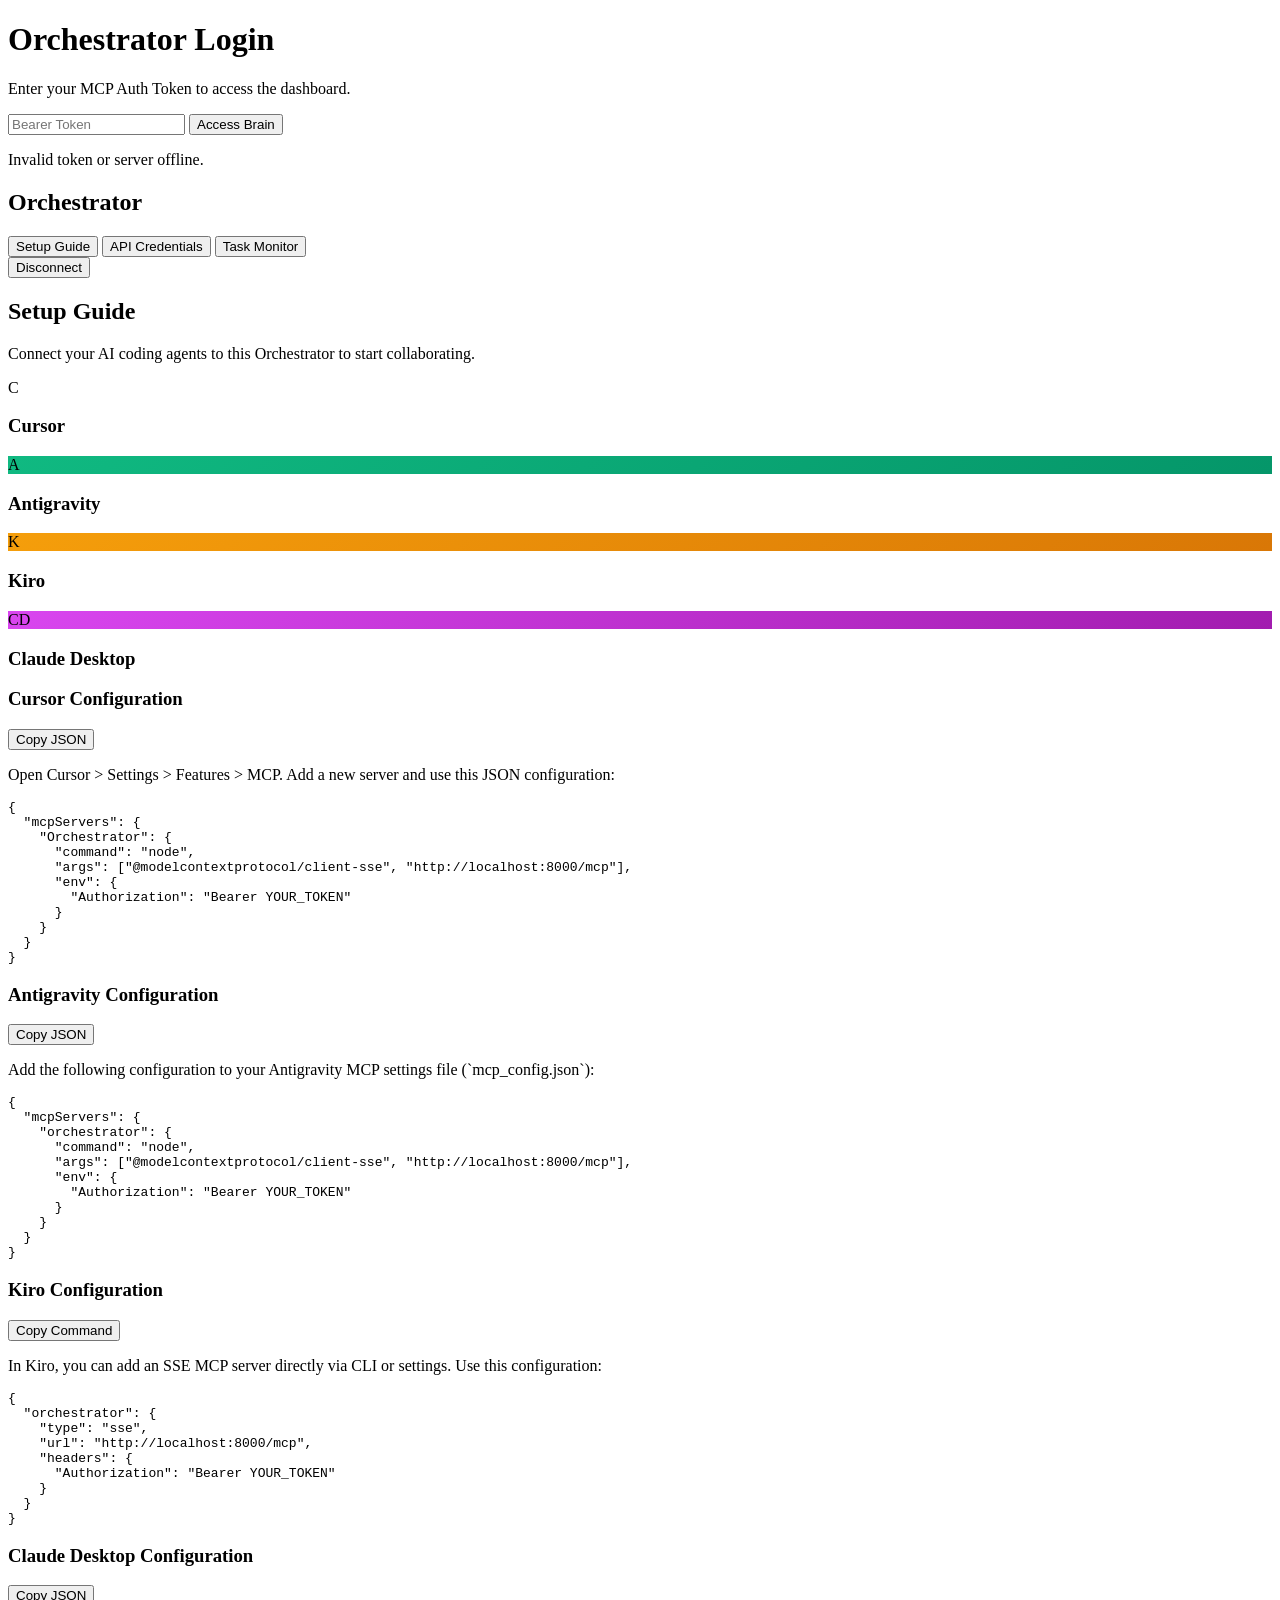
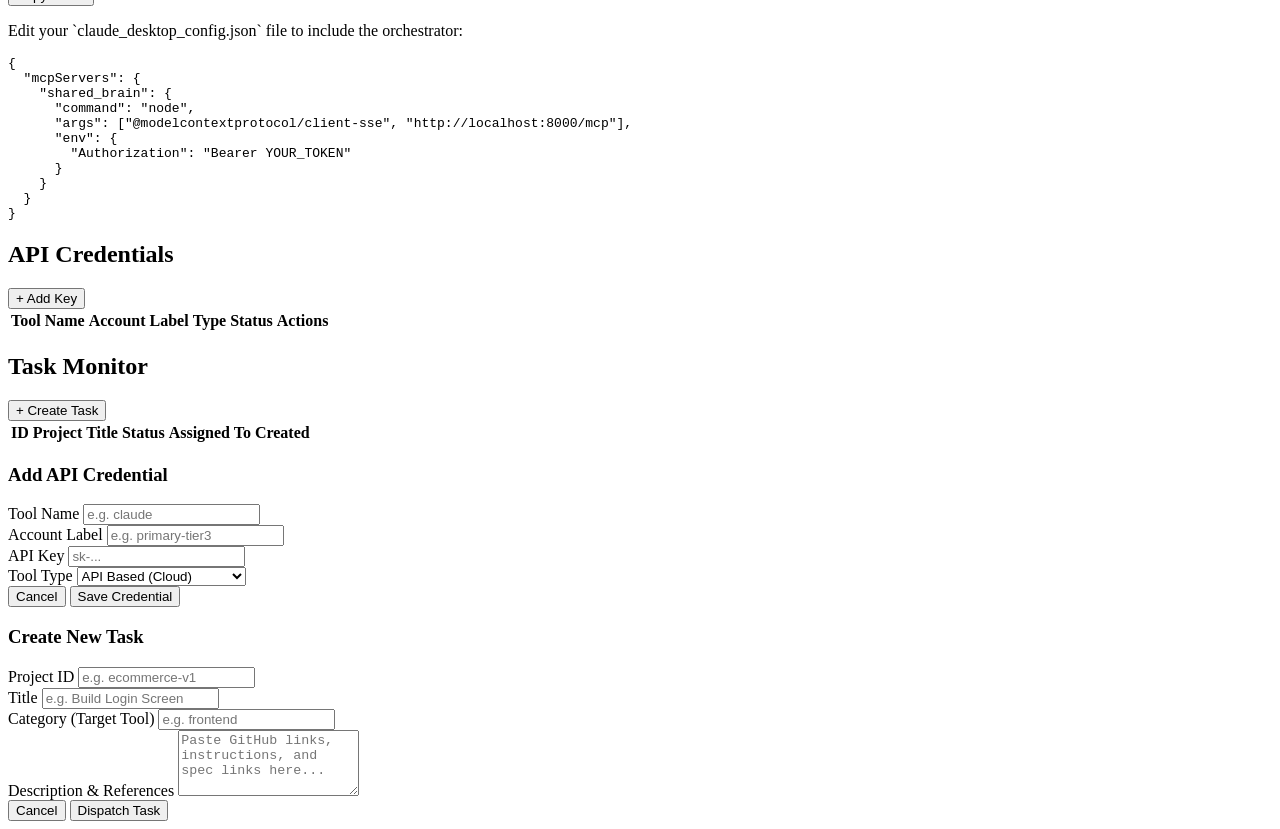
==== static/index.html @ 72baf6c5 "Orchestrator MCP server with live dashboard, ready for deployment" ====
<!DOCTYPE html>
<html lang="en">
<head>
    <meta charset="UTF-8">
    <meta name="viewport" content="width=device-width, initial-scale=1.0">
    <title>Multi-Agent Orchestrator</title>
    <link href="https://fonts.googleapis.com/css2?family=Inter:wght@300;400;500;600;700&display=swap" rel="stylesheet">
    <link rel="stylesheet" href="/styles.css">
</head>
<body>
    <div id="login-screen" class="glass-panel">
        <div class="glow-orb"></div>
        <h1>Orchestrator Login</h1>
        <p>Enter your MCP Auth Token to access the dashboard.</p>
        <div class="input-group">
            <input type="password" id="auth-token" placeholder="Bearer Token" />
            <button id="login-btn">Access Brain</button>
        </div>
        <p id="login-error" class="error-msg hidden">Invalid token or server offline.</p>
    </div>

    <div id="dashboard" class="hidden">
        <aside class="sidebar glass-panel">
            <div class="brand">
                <div class="logo"></div>
                <h2>Orchestrator</h2>
            </div>
            <nav>
                <button class="nav-btn active" data-tab="setup">Setup Guide</button>
                <button class="nav-btn" data-tab="credentials">API Credentials</button>
                <button class="nav-btn" data-tab="tasks">Task Monitor</button>
            </nav>
            <div class="user-info">
                <button id="logout-btn" class="secondary-btn">Disconnect</button>
            </div>
        </aside>

        <main class="content">
            <!-- Setup Guide Tab -->
            <section id="setup-tab" class="tab-content active glass-panel">
                <h2>Setup Guide</h2>
                <p>Connect your AI coding agents to this Orchestrator to start collaborating.</p>
                
                <div class="tool-grid">
                    <div class="tool-card active" data-target="setup-cursor">
                        <div class="tool-icon">C</div>
                        <h3>Cursor</h3>
                    </div>
                    <div class="tool-card" data-target="setup-antigravity">
                        <div class="tool-icon" style="background: linear-gradient(135deg, #10b981, #059669);">A</div>
                        <h3>Antigravity</h3>
                    </div>
                    <div class="tool-card" data-target="setup-kiro">
                        <div class="tool-icon" style="background: linear-gradient(135deg, #f59e0b, #d97706);">K</div>
                        <h3>Kiro</h3>
                    </div>
                    <div class="tool-card" data-target="setup-claude">
                        <div class="tool-icon" style="background: linear-gradient(135deg, #d946ef, #a21caf);">CD</div>
                        <h3>Claude Desktop</h3>
                    </div>
                </div>

                <div class="setup-panels">
                    <!-- Cursor Setup -->
                    <div id="setup-cursor" class="setup-panel active card">
                        <div class="setup-header">
                            <h3>Cursor Configuration</h3>
                            <button class="secondary-btn copy-btn" data-copy="cursor-code">Copy JSON</button>
                        </div>
                        <p>Open Cursor > Settings > Features > MCP. Add a new server and use this JSON configuration:</p>
                        <pre><code id="cursor-code">{
  "mcpServers": {
    "Orchestrator": {
      "command": "node",
      "args": ["@modelcontextprotocol/client-sse", "http://localhost:8000/mcp"],
      "env": {
        "Authorization": "Bearer YOUR_TOKEN"
      }
    }
  }
}</code></pre>
                    </div>

                    <!-- Antigravity Setup -->
                    <div id="setup-antigravity" class="setup-panel card hidden">
                        <div class="setup-header">
                            <h3>Antigravity Configuration</h3>
                            <button class="secondary-btn copy-btn" data-copy="ag-code">Copy JSON</button>
                        </div>
                        <p>Add the following configuration to your Antigravity MCP settings file (`mcp_config.json`):</p>
                        <pre><code id="ag-code">{
  "mcpServers": {
    "orchestrator": {
      "command": "node",
      "args": ["@modelcontextprotocol/client-sse", "http://localhost:8000/mcp"],
      "env": {
        "Authorization": "Bearer YOUR_TOKEN"
      }
    }
  }
}</code></pre>
                    </div>

                    <!-- Kiro Setup -->
                    <div id="setup-kiro" class="setup-panel card hidden">
                        <div class="setup-header">
                            <h3>Kiro Configuration</h3>
                            <button class="secondary-btn copy-btn" data-copy="kiro-code">Copy Command</button>
                        </div>
                        <p>In Kiro, you can add an SSE MCP server directly via CLI or settings. Use this configuration:</p>
                        <pre><code id="kiro-code">{
  "orchestrator": {
    "type": "sse",
    "url": "http://localhost:8000/mcp",
    "headers": {
      "Authorization": "Bearer YOUR_TOKEN"
    }
  }
}</code></pre>
                    </div>

                    <!-- Claude Desktop Setup -->
                    <div id="setup-claude" class="setup-panel card hidden">
                        <div class="setup-header">
                            <h3>Claude Desktop Configuration</h3>
                            <button class="secondary-btn copy-btn" data-copy="claude-code">Copy JSON</button>
                        </div>
                        <p>Edit your `claude_desktop_config.json` file to include the orchestrator:</p>
                        <pre><code id="claude-code">{
  "mcpServers": {
    "shared_brain": {
      "command": "node",
      "args": ["@modelcontextprotocol/client-sse", "http://localhost:8000/mcp"],
      "env": {
        "Authorization": "Bearer YOUR_TOKEN"
      }
    }
  }
}</code></pre>
                    </div>
                </div>
            </section>

            <!-- API Credentials Tab -->
            <section id="credentials-tab" class="tab-content glass-panel">
                <div class="header-action">
                    <h2>API Credentials</h2>
                    <button id="show-add-cred-modal" class="primary-btn">+ Add Key</button>
                </div>
                <div class="table-container">
                    <table id="cred-table">
                        <thead>
                            <tr>
                                <th>Tool Name</th>
                                <th>Account Label</th>
                                <th>Type</th>
                                <th>Status</th>
                                <th>Actions</th>
                            </tr>
                        </thead>
                        <tbody>
                            <!-- Populated via JS -->
                        </tbody>
                    </table>
                </div>
            </section>

            <!-- Tasks Tab -->
            <section id="tasks-tab" class="tab-content glass-panel">
                <div class="header-action">
                    <h2>Task Monitor</h2>
                    <button id="show-add-task-modal" class="primary-btn">+ Create Task</button>
                </div>
                <div class="table-container">
                    <table id="task-table">
                        <thead>
                            <tr>
                                <th>ID</th>
                                <th>Project</th>
                                <th>Title</th>
                                <th>Status</th>
                                <th>Assigned To</th>
                                <th>Created</th>
                            </tr>
                        </thead>
                        <tbody>
                            <!-- Populated via JS -->
                        </tbody>
                    </table>
                </div>
            </section>
        </main>
    </div>

    <!-- Modals -->
    <div id="add-cred-modal" class="modal hidden">
        <div class="modal-content glass-panel">
            <h3>Add API Credential</h3>
            <form id="add-cred-form">
                <div class="input-group">
                    <label>Tool Name</label>
                    <input type="text" id="cred-tool" placeholder="e.g. claude" required>
                </div>
                <div class="input-group">
                    <label>Account Label</label>
                    <input type="text" id="cred-label" placeholder="e.g. primary-tier3" required>
                </div>
                <div class="input-group">
                    <label>API Key</label>
                    <input type="password" id="cred-key" placeholder="sk-..." required>
                </div>
                <div class="input-group">
                    <label>Tool Type</label>
                    <select id="cred-type">
                        <option value="api_based">API Based (Cloud)</option>
                        <option value="ide_native">IDE Native (Local/Editor)</option>
                    </select>
                </div>
                <div class="modal-actions">
                    <button type="button" class="cancel-btn modal-close">Cancel</button>
                    <button type="submit" class="primary-btn">Save Credential</button>
                </div>
            </form>
        </div>
    </div>

    <div id="add-task-modal" class="modal hidden">
        <div class="modal-content glass-panel">
            <h3>Create New Task</h3>
            <form id="add-task-form">
                <div class="input-group">
                    <label>Project ID</label>
                    <input type="text" id="task-project" placeholder="e.g. ecommerce-v1" required>
                </div>
                <div class="input-group">
                    <label>Title</label>
                    <input type="text" id="task-title" placeholder="e.g. Build Login Screen" required>
                </div>
                <div class="input-group">
                    <label>Category (Target Tool)</label>
                    <input type="text" id="task-category" placeholder="e.g. frontend" required>
                </div>
                <div class="input-group">
                    <label>Description & References</label>
                    <textarea id="task-desc" placeholder="Paste GitHub links, instructions, and spec links here..." rows="4"></textarea>
                </div>
                <div class="modal-actions">
                    <button type="button" class="cancel-btn modal-close">Cancel</button>
                    <button type="submit" class="primary-btn">Dispatch Task</button>
                </div>
            </form>
        </div>
    </div>

    <script src="/app.js"></script>
</body>
</html>
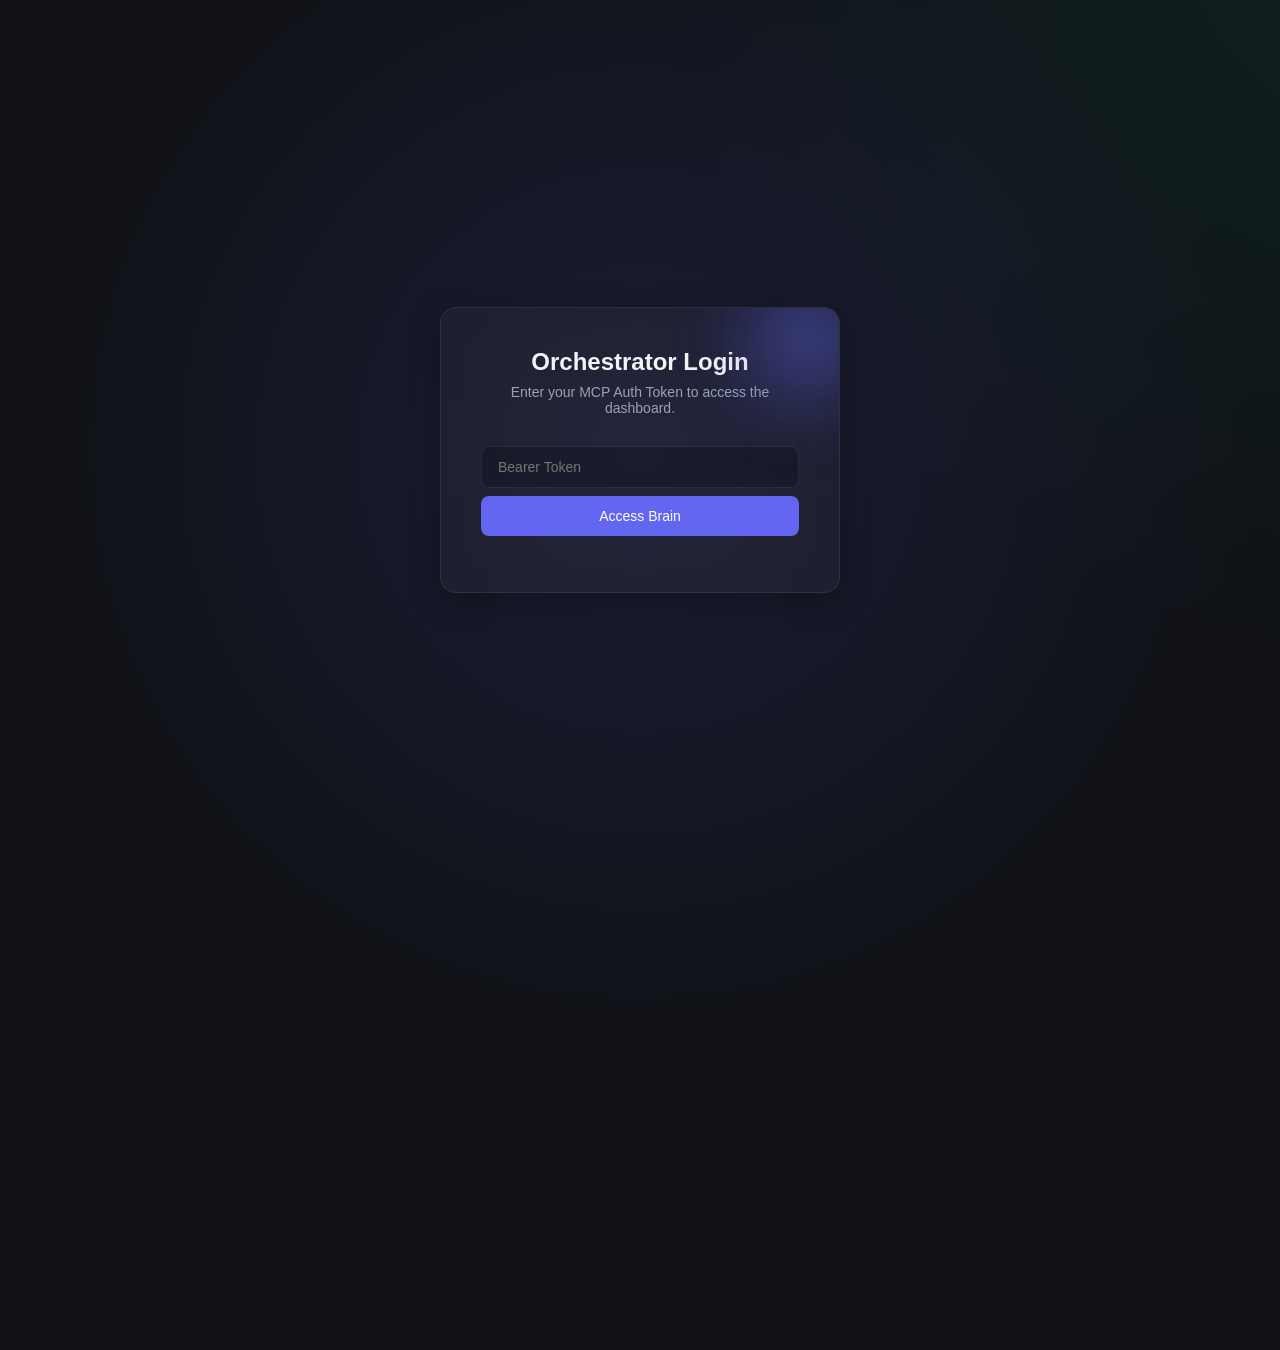
==== commit fd8ac691: "Fix MCP mount: use path=/mcp at root to avoid prefix-stripping 405 bug on Render" ====
--- a/static/index.html
+++ b/static/index.html
@@ -5,7 +5,7 @@
     <meta name="viewport" content="width=device-width, initial-scale=1.0">
     <title>Multi-Agent Orchestrator</title>
     <link href="https://fonts.googleapis.com/css2?family=Inter:wght@300;400;500;600;700&display=swap" rel="stylesheet">
-    <link rel="stylesheet" href="/styles.css">
+    <link rel="stylesheet" href="/static/styles.css">
 </head>
 <body>
     <div id="login-screen" class="glass-panel">
@@ -252,6 +252,6 @@
         </div>
     </div>
 
-    <script src="/app.js"></script>
+    <script src="/static/app.js"></script>
 </body>
 </html>
--- a/static/styles.css
+++ b/static/styles.css
@@ -0,0 +1,476 @@
+:root {
+    --bg-color: #0f1115;
+    --glass-bg: rgba(255, 255, 255, 0.03);
+    --glass-border: rgba(255, 255, 255, 0.08);
+    --text-primary: #f3f4f6;
+    --text-secondary: #9ca3af;
+    --accent: #6366f1;
+    --accent-hover: #4f46e5;
+    --danger: #ef4444;
+    --success: #10b981;
+}
+
+* {
+    box-sizing: border-box;
+    margin: 0;
+    padding: 0;
+}
+
+body {
+    font-family: 'Inter', sans-serif;
+    background-color: var(--bg-color);
+    color: var(--text-primary);
+    min-height: 100vh;
+    display: flex;
+    justify-content: center;
+    align-items: center;
+    overflow: hidden;
+    position: relative;
+}
+
+/* Background aesthetic */
+body::before {
+    content: '';
+    position: absolute;
+    top: -50%;
+    left: -50%;
+    width: 200%;
+    height: 200%;
+    background: radial-gradient(circle at 50% 50%, rgba(99, 102, 241, 0.15) 0%, transparent 40%),
+                radial-gradient(circle at 80% 20%, rgba(16, 185, 129, 0.1) 0%, transparent 30%);
+    z-index: -1;
+    animation: drift 20s linear infinite alternate;
+}
+
+@keyframes drift {
+    0% { transform: rotate(0deg); }
+    100% { transform: rotate(3deg); }
+}
+
+.glass-panel {
+    background: var(--glass-bg);
+    backdrop-filter: blur(12px);
+    -webkit-backdrop-filter: blur(12px);
+    border: 1px solid var(--glass-border);
+    border-radius: 16px;
+    box-shadow: 0 8px 32px 0 rgba(0, 0, 0, 0.3);
+}
+
+.hidden {
+    display: none !important;
+}
+
+/* Login Screen */
+#login-screen {
+    width: 400px;
+    padding: 40px;
+    text-align: center;
+    position: relative;
+    overflow: hidden;
+    animation: fadeUp 0.5s ease-out;
+}
+
+.glow-orb {
+    position: absolute;
+    top: -20px;
+    right: -20px;
+    width: 100px;
+    height: 100px;
+    background: var(--accent);
+    filter: blur(40px);
+    opacity: 0.5;
+}
+
+#login-screen h1 {
+    font-size: 24px;
+    margin-bottom: 8px;
+    font-weight: 600;
+}
+
+#login-screen p {
+    color: var(--text-secondary);
+    font-size: 14px;
+    margin-bottom: 30px;
+}
+
+/* Inputs & Buttons */
+.input-group {
+    display: flex;
+    flex-direction: column;
+    gap: 8px;
+    margin-bottom: 16px;
+    text-align: left;
+}
+
+.input-group label {
+    font-size: 13px;
+    color: var(--text-secondary);
+    font-weight: 500;
+}
+
+input, select, textarea {
+    background: rgba(0, 0, 0, 0.2);
+    border: 1px solid var(--glass-border);
+    color: var(--text-primary);
+    padding: 12px 16px;
+    border-radius: 8px;
+    font-family: inherit;
+    font-size: 14px;
+    outline: none;
+    transition: all 0.2s ease;
+}
+
+input:focus, select:focus, textarea:focus {
+    border-color: var(--accent);
+    box-shadow: 0 0 0 2px rgba(99, 102, 241, 0.2);
+}
+
+button {
+    cursor: pointer;
+    border: none;
+    padding: 12px 20px;
+    border-radius: 8px;
+    font-weight: 500;
+    font-family: inherit;
+    font-size: 14px;
+    transition: all 0.2s ease;
+}
+
+button:active {
+    transform: scale(0.98);
+}
+
+#login-btn, .primary-btn {
+    background: var(--accent);
+    color: white;
+}
+
+#login-btn:hover, .primary-btn:hover {
+    background: var(--accent-hover);
+    box-shadow: 0 4px 12px rgba(99, 102, 241, 0.3);
+}
+
+.secondary-btn {
+    background: transparent;
+    color: var(--text-secondary);
+    border: 1px solid var(--glass-border);
+}
+
+.secondary-btn:hover {
+    background: rgba(255, 255, 255, 0.05);
+    color: var(--text-primary);
+}
+
+.cancel-btn {
+    background: transparent;
+    color: var(--text-secondary);
+}
+.cancel-btn:hover {
+    color: var(--text-primary);
+}
+
+.error-msg {
+    color: var(--danger) !important;
+    margin-top: 16px !important;
+    margin-bottom: 0 !important;
+}
+
+/* Dashboard Layout */
+#dashboard {
+    display: flex;
+    width: 90vw;
+    max-width: 1200px;
+    height: 85vh;
+    gap: 20px;
+    animation: fadeUp 0.4s ease-out;
+}
+
+.sidebar {
+    width: 260px;
+    padding: 24px;
+    display: flex;
+    flex-direction: column;
+}
+
+.brand {
+    display: flex;
+    align-items: center;
+    gap: 12px;
+    margin-bottom: 40px;
+}
+
+.logo {
+    width: 24px;
+    height: 24px;
+    background: linear-gradient(135deg, var(--accent), #a855f7);
+    border-radius: 6px;
+}
+
+.brand h2 {
+    font-size: 18px;
+    font-weight: 600;
+    letter-spacing: 0.5px;
+}
+
+nav {
+    display: flex;
+    flex-direction: column;
+    gap: 8px;
+    flex: 1;
+}
+
+.nav-btn {
+    background: transparent;
+    color: var(--text-secondary);
+    text-align: left;
+    padding: 12px 16px;
+    border-radius: 8px;
+    border: 1px solid transparent;
+}
+
+.nav-btn:hover {
+    background: rgba(255, 255, 255, 0.03);
+    color: var(--text-primary);
+}
+
+.nav-btn.active {
+    background: rgba(99, 102, 241, 0.1);
+    color: var(--accent);
+    border-color: rgba(99, 102, 241, 0.2);
+}
+
+.content {
+    flex: 1;
+    position: relative;
+    overflow: hidden;
+}
+
+.tab-content {
+    position: absolute;
+    top: 0;
+    left: 0;
+    width: 100%;
+    height: 100%;
+    padding: 32px;
+    opacity: 0;
+    pointer-events: none;
+    transition: opacity 0.3s ease, transform 0.3s ease;
+    transform: translateY(10px);
+    overflow-y: auto;
+}
+
+.tab-content.active {
+    opacity: 1;
+    pointer-events: all;
+    transform: translateY(0);
+}
+
+.tab-content h2 {
+    margin-bottom: 8px;
+}
+.tab-content > p {
+    color: var(--text-secondary);
+    margin-bottom: 24px;
+}
+
+.header-action {
+    display: flex;
+    justify-content: space-between;
+    align-items: center;
+    margin-bottom: 24px;
+}
+
+.header-action h2 { margin: 0; }
+
+.card {
+    background: rgba(0, 0, 0, 0.2);
+    border: 1px solid var(--glass-border);
+    padding: 24px;
+    border-radius: 12px;
+}
+
+pre {
+    background: #000;
+    padding: 16px;
+    border-radius: 8px;
+    overflow-x: auto;
+    color: #a855f7;
+    margin-top: 12px;
+    font-size: 13px;
+    border: 1px solid var(--glass-border);
+}
+
+/* Tables */
+.table-container {
+    background: rgba(0, 0, 0, 0.2);
+    border-radius: 12px;
+    border: 1px solid var(--glass-border);
+    overflow: hidden;
+}
+
+table {
+    width: 100%;
+    border-collapse: collapse;
+    text-align: left;
+}
+
+th, td {
+    padding: 16px;
+    border-bottom: 1px solid var(--glass-border);
+}
+
+th {
+    font-weight: 500;
+    color: var(--text-secondary);
+    font-size: 12px;
+    text-transform: uppercase;
+    letter-spacing: 0.5px;
+    background: rgba(255, 255, 255, 0.02);
+}
+
+tr:last-child td {
+    border-bottom: none;
+}
+
+tr:hover td {
+    background: rgba(255, 255, 255, 0.01);
+}
+
+.status-badge {
+    padding: 4px 10px;
+    border-radius: 12px;
+    font-size: 12px;
+    font-weight: 500;
+}
+
+.status-available, .status-ready, .status-done {
+    background: rgba(16, 185, 129, 0.15);
+    color: var(--success);
+}
+
+.status-exhausted, .status-failed {
+    background: rgba(239, 68, 68, 0.15);
+    color: var(--danger);
+}
+
+.status-in_progress, .status-blocked, .status-waiting_quota {
+    background: rgba(99, 102, 241, 0.15);
+    color: var(--accent);
+}
+
+.delete-btn {
+    padding: 6px 12px;
+    background: rgba(239, 68, 68, 0.1);
+    color: var(--danger);
+    font-size: 12px;
+}
+.delete-btn:hover {
+    background: var(--danger);
+    color: white;
+}
+
+/* Modals */
+.modal {
+    position: fixed;
+    top: 0;
+    left: 0;
+    width: 100vw;
+    height: 100vh;
+    background: rgba(0, 0, 0, 0.6);
+    display: flex;
+    justify-content: center;
+    align-items: center;
+    z-index: 100;
+    backdrop-filter: blur(4px);
+    animation: fadeIn 0.2s ease-out;
+}
+
+.modal-content {
+    width: 480px;
+    padding: 32px;
+}
+
+.modal-content h3 {
+    margin-bottom: 24px;
+}
+
+.modal-actions {
+    display: flex;
+    justify-content: flex-end;
+    gap: 12px;
+    margin-top: 32px;
+}
+
+@keyframes fadeUp {
+    from { opacity: 0; transform: translateY(20px); }
+    to { opacity: 1; transform: translateY(0); }
+}
+
+@keyframes fadeIn {
+    from { opacity: 0; }
+    to { opacity: 1; }
+}
+
+/* Tool Grid (Setup Guide) */
+.tool-grid {
+    display: grid;
+    grid-template-columns: repeat(auto-fit, minmax(180px, 1fr));
+    gap: 16px;
+    margin-bottom: 32px;
+}
+
+.tool-card {
+    background: rgba(0, 0, 0, 0.2);
+    border: 1px solid var(--glass-border);
+    border-radius: 12px;
+    padding: 20px;
+    text-align: center;
+    cursor: pointer;
+    transition: all 0.3s ease;
+    display: flex;
+    flex-direction: column;
+    align-items: center;
+    gap: 12px;
+}
+
+.tool-card:hover {
+    background: rgba(255, 255, 255, 0.03);
+    transform: translateY(-2px);
+    box-shadow: 0 4px 12px rgba(0, 0, 0, 0.2);
+}
+
+.tool-card.active {
+    border-color: var(--accent);
+    background: rgba(99, 102, 241, 0.1);
+    box-shadow: 0 0 15px rgba(99, 102, 241, 0.3);
+}
+
+.tool-icon {
+    width: 48px;
+    height: 48px;
+    border-radius: 12px;
+    background: linear-gradient(135deg, #3b82f6, #1d4ed8);
+    display: flex;
+    justify-content: center;
+    align-items: center;
+    font-size: 20px;
+    font-weight: 700;
+    color: white;
+    box-shadow: 0 4px 10px rgba(0, 0, 0, 0.2);
+}
+
+.setup-panel {
+    animation: fadeIn 0.3s ease-out;
+}
+
+.setup-header {
+    display: flex;
+    justify-content: space-between;
+    align-items: center;
+    margin-bottom: 12px;
+}
+
+.copy-btn {
+    padding: 6px 12px;
+    font-size: 12px;
+}
